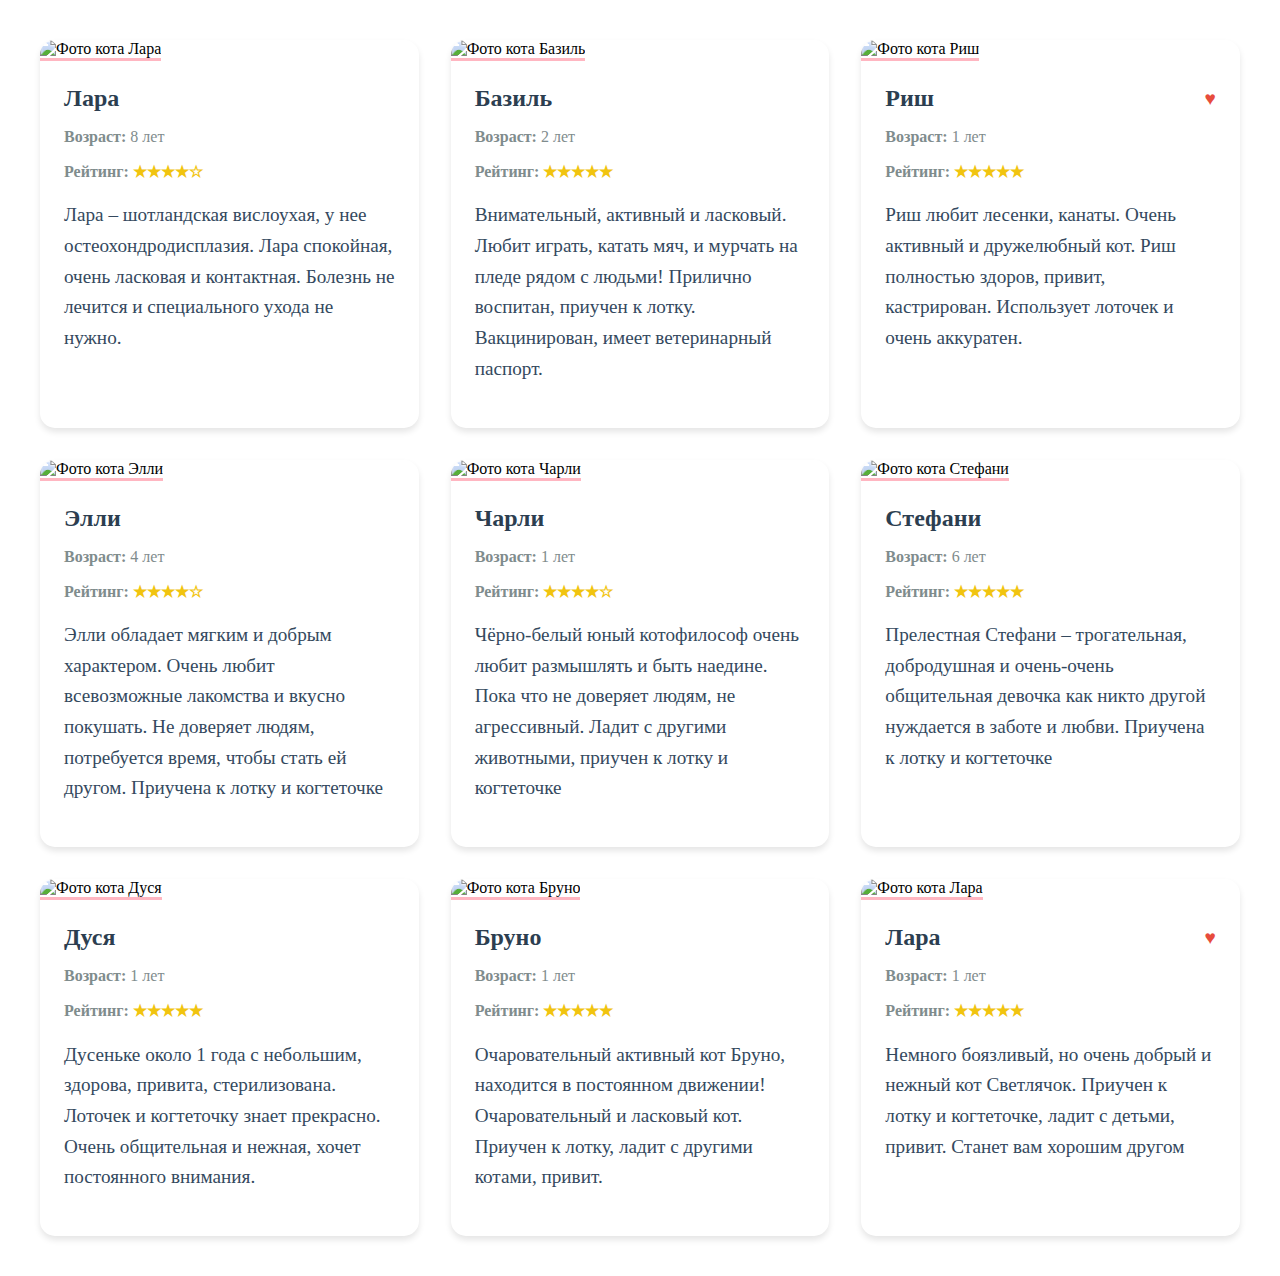
==== JSDOM/KT2/index.html @ e6cfddb5 "finaly version" ====
<!DOCTYPE html>
<html lang="en">
<head>
    <meta charset="UTF-8">
    <meta name="viewport" content="width=device-width, initial-scale=1.0">
    <title>Document</title>
    <link rel="stylesheet" href="style.css">
</head>
<body>
    <div class="cats-grid" id="catsContainer"></div>
    <script src="index.js"></script>
</body>
</html>
---- JSDOM/KT2/style.css ----
.cats-grid {
    display: grid;
    grid-template-columns: repeat(auto-fill, minmax(300px, 1fr));
    gap: 2rem;
    padding: 2rem;
    max-width: 1200px;
    margin: 0 auto;
}

.cat-card {
    background: #fff;
    border-radius: 15px;
    box-shadow: 0 4px 6px rgba(0, 0, 0, 0.1);
    overflow: hidden;
    transition: transform 0.3s ease;
}

.cat-card:hover {
    transform: translateY(-5px);
}

.cat-image {
    width: 100%;
    height: 250px;
    object-fit: cover;
    border-bottom: 3px solid #ffb6c1;
}

.cat-info {
    padding: 1.5rem;
}

.cat-header {
    display: flex;
    justify-content: space-between;
    align-items: center;
    margin-bottom: 1rem;
}

.cat-name {
    font-size: 1.5rem;
    color: #2c3e50;
    margin: 0;
}

.favourite {
    color: #e74c3c;
    font-size: 1.2rem;
}

.cat-details {
    color: #7f8c8d;
    margin-bottom: 0.5rem;
}

.cat-description {
    color: #34495e;
    line-height: 1.6;
    font-size: 1.2rem;
}

.rating {
    color: #f1c40f;
    font-weight: bold;
}
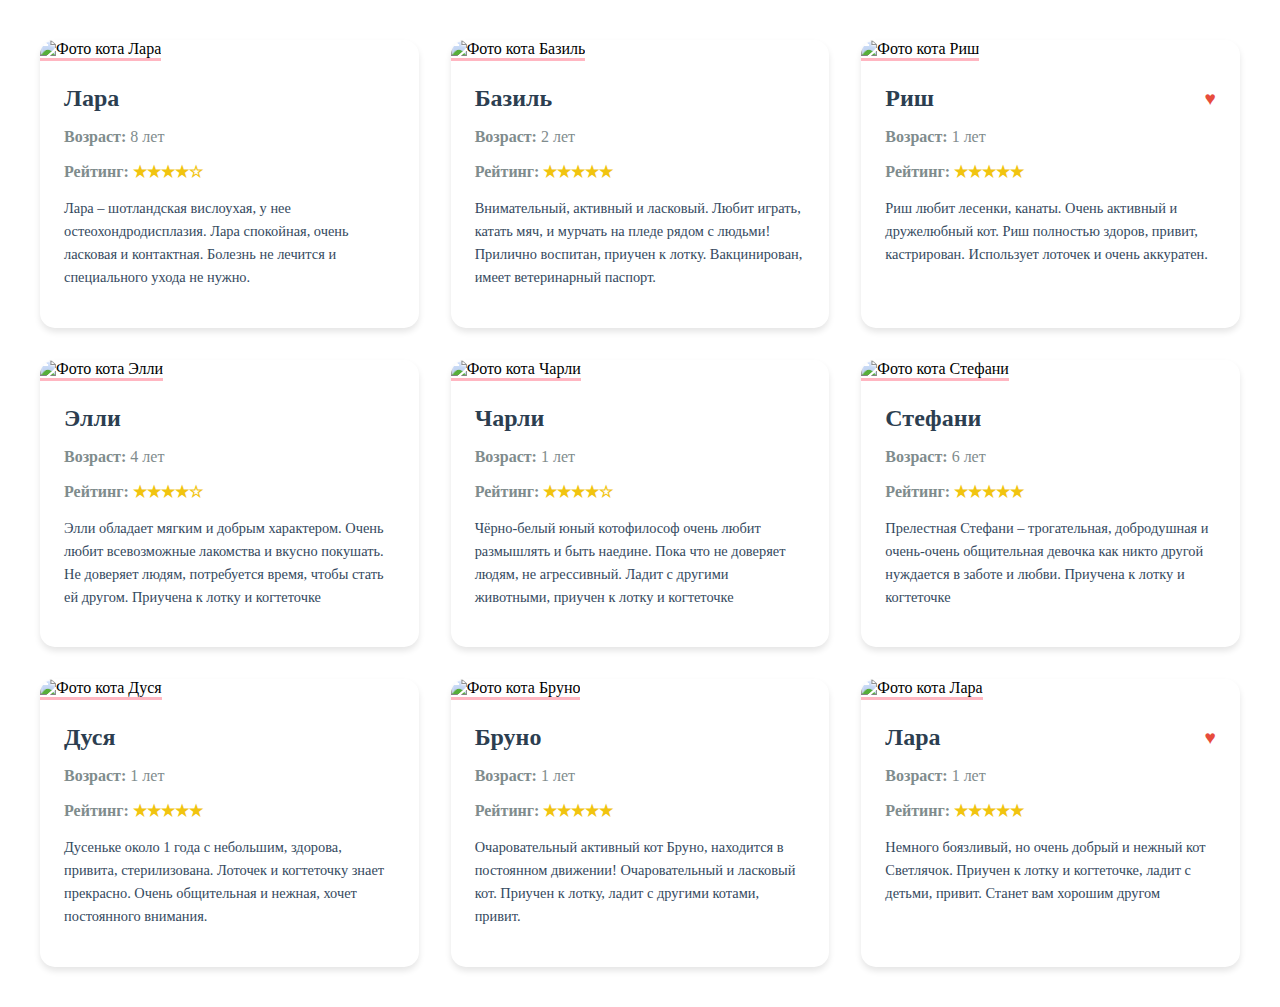
==== commit 2629b540: "finaly version" ====
--- a/JSDOM/KT2/index.html
+++ b/JSDOM/KT2/index.html
@@ -10,5 +10,4 @@
     <div class="cats-grid" id="catsContainer"></div>
     <script src="index.js"></script>
 </body>
-</html>
-
+</html>--- a/JSDOM/KT2/style.css
+++ b/JSDOM/KT2/style.css
@@ -56,7 +56,7 @@
 .cat-description {
     color: #34495e;
     line-height: 1.6;
-    font-size: 1.2rem;
+    font-size: 0.9rem;
 }
 
 .rating {
